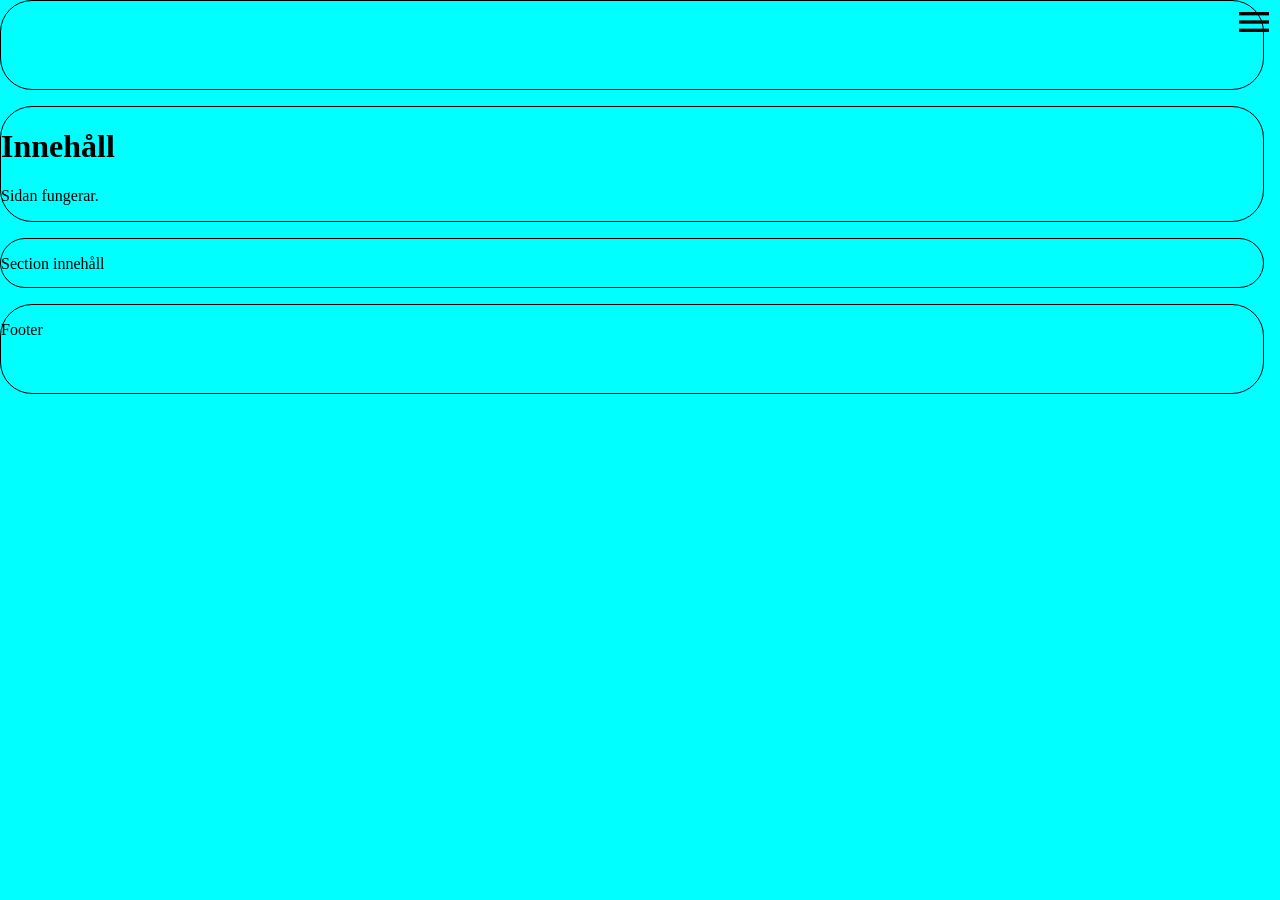
==== index.html @ 6d0363be "more code" ====
<!DOCTYPE html>
<html lang="sv">
<head>
  <meta charset="UTF-8">
  <meta name="viewport" content="width=device-width, initial-scale=1.0">

  <link href="https://fonts.googleapis.com/icon?family=Material+Icons" rel="stylesheet">
  <link rel="stylesheet" href="css/style.css">

  <title>Slut projekt</title>
</head>

<body>

<nav class="menu">
  <ul>
    <li>Hem</li>
    <li>Om</li>
    <li>Kontakt</li>
  </ul>
</nav>

<div class="fade-layer"></div>

<div class="wrapper">

  <header>
    <button class="menu-button" aria-label="Öppna meny">
      <i class="material-icons">menu</i>
    </button>
  </header>

  <main>
    <h1>Innehåll</h1>
    <p>Sidan fungerar.</p>
  </main>

  <section>
    <p>Section innehåll</p>
  </section>

  <aside>
    <p>Aside innehåll</p>
  </aside>

  <footer>
    <p>Footer</p>
  </footer>

</div>

<script src="js/main.js"></script>
</body>
</html>
---- css/style.css ----
:root{
    --border_ph: black;
    --menu_ph: black;
    --border_radius: 2rem;
}

body{
    margin:0;
    background-color: aqua;
}

/* MENU */

.menu{
    height:100vh;
    width:80vw;
    background:var(--menu_ph);
    position:fixed;
    top:0;
    right:-100vw;
    transition:right 0.3s;
    box-shadow:10px 0px 21px -10px rgba(0,0,0,0.75);
    z-index:10;
    background-color: var(--menu_ph);
}

.menu.show{
    right:0;
}

.menu ul{
    color:white;
    list-style:none;
    padding:2rem;
}

/* MENU BUTTON */

.menu-button{
    cursor: pointer;
    display: block;
    background: none;
    border: none;
    position: fixed;
    right: 0;
}

.menu-button i.material-icons{
    font-size:2.5rem;
}

/* OVERLAY */

 .fade-layer{
    position:fixed;
    top:0;
    left:0;
    right:0;
    bottom:0;
    background-color:rgba(0,0,0,0.5);
    display:none;
    z-index:5;
}

.fade-layer.visible{
    display:block;
}

/* GRID LAYOUT */


header{ 
    grid-area:hd;
}
main{ 
    grid-area:mn; 
}
section{ 
    grid-area:sc; 
}
aside{ 
    grid-area:as; 
    display: none;
}
footer{ 
    grid-area:ft; 
}

.wrapper, main, section, aside, footer, header{
    border-radius:var(--border_radius);
    border:1px solid var(--border_ph);
}

.wrapper{
    display:grid;
    width:100vw;
    border-style: solid;
    border: 1rem;
    grid-template-columns: 1fr auto;
    grid-template-rows: 10vh auto 50px 10vh;
    gap: 1rem;
    grid-template-areas: 
    "hd"
    "mn"
    "sc"
    "ft"
    ;
}


/* MOBIL */

/* @media (max-width:600px){

    body{
        background-color:aqua;
    }

    .wrapper{
        grid-template-columns:1fr auto;
        grid-template-rows:10vh auto 50px 10vh;
        grid-template-areas:
        "hd mb"
        "mn mn"
        "sc sc"
        "ft ft";
    }

} */
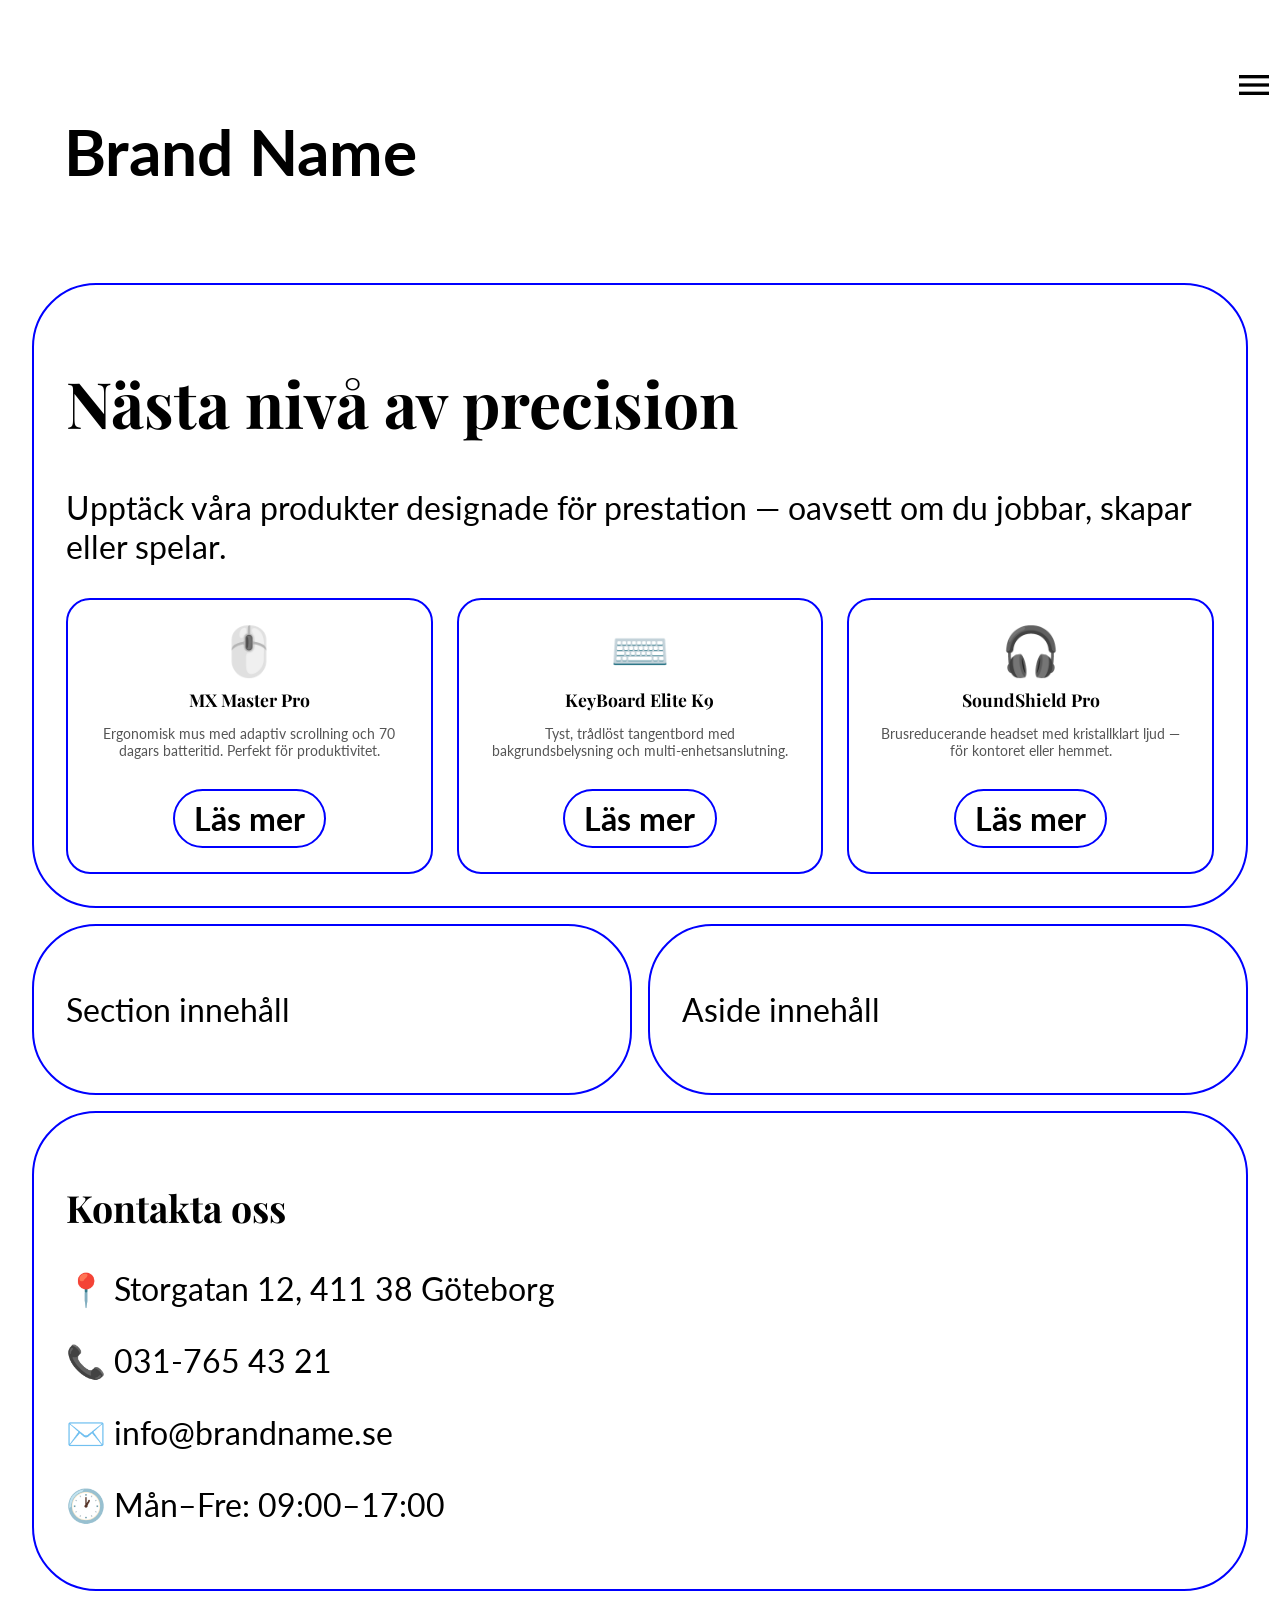
==== commit d042f262: "Further work more adjustments" ====
--- a/index.html
+++ b/index.html
@@ -5,6 +5,7 @@
   <meta name="viewport" content="width=device-width, initial-scale=1.0">
 
   <link href="https://fonts.googleapis.com/icon?family=Material+Icons" rel="stylesheet">
+  <link href="https://fonts.googleapis.com/css2?family=Playfair+Display:wght@400;700&family=Lato:wght@400;700&display=swap" rel="stylesheet">
   <link rel="stylesheet" href="css/style.css">
 
   <title>Slut projekt</title>
@@ -28,11 +29,37 @@
     <button class="menu-button" aria-label="Öppna meny">
       <i class="material-icons">menu</i>
     </button>
+    <h1 class="brand"><a href="index.html" class="no_underline">Brand Name</a></h1>
   </header>
 
   <main>
-    <h1>Innehåll</h1>
-    <p>Sidan fungerar.</p>
+    <h1>Nästa nivå av precision</h1>
+    <p>Upptäck våra produkter designade för prestation — oavsett om du jobbar, skapar eller spelar.</p>
+
+    <div class="product-grid">
+
+      <div class="product-card">
+        <div class="product-img">🖱️</div>
+        <h2>MX Master Pro</h2>
+        <p>Ergonomisk mus med adaptiv scrollning och 70 dagars batteritid. Perfekt för produktivitet.</p>
+        <a href="products.html" class="btn">Läs mer</a>
+      </div>
+
+      <div class="product-card">
+        <div class="product-img">⌨️</div>
+        <h2>KeyBoard Elite K9</h2>
+        <p>Tyst, trådlöst tangentbord med bakgrundsbelysning och multi-enhetsanslutning.</p>
+        <a href="products.html" class="btn">Läs mer</a>
+      </div>
+
+      <div class="product-card">
+        <div class="product-img">🎧</div>
+        <h2>SoundShield Pro</h2>
+        <p>Brusreducerande headset med kristallklart ljud — för kontoret eller hemmet.</p>
+        <a href="products.html" class="btn">Läs mer</a>
+      </div>
+
+    </div>
   </main>
 
   <section>
@@ -44,7 +71,11 @@
   </aside>
 
   <footer>
-    <p>Footer</p>
+    <h3>Kontakta oss</h3>
+    <p>📍 Storgatan 12, 411 38 Göteborg</p>
+    <p>📞 <a href="tel:+46317654321" class="no_underline">031-765 43 21</a></p>
+    <p>✉️ <a href="mailto:info@brandname.se" class="no_underline">info@brandname.se</a></p>
+    <p>🕐 Mån–Fre: 09:00–17:00</p>
   </footer>
 
 </div>
--- a/css/style.css
+++ b/css/style.css
@@ -1,37 +1,101 @@
 :root{
-    --border_ph: black;
+    --border_ph: blue;
     --menu_ph: black;
-    --border_radius: 2rem;
+    --border_radius: 4rem;
+    --border_thickness: 2px;
+    --padding: 2rem;
+}
+
+/* TYPOGRAPHY */
+
+h1, h2, h3, h4, h5, h6 {
+    font-family: 'Playfair Display', serif;
+}
+
+p, a, li, span {
+    font-family: 'Lato', sans-serif;
 }
 
 body{
-    margin:0;
-    background-color: aqua;
+    margin: 0;
+    background-image: url(../img/background.jpg);
+    background-size: cover;
+    background-position: center;
+    background-repeat: no-repeat;
+    background-attachment: fixed;
+}
+
+/* PRODUCT GRID */
+
+.product-grid {
+    display: grid;
+    grid-template-columns: repeat(auto-fit, minmax(200px, 1fr));
+    gap: 1.5rem;
+    margin-top: 1.5rem;
+}
+
+.product-card {
+    border: var(--border_thickness) solid var(--border_ph);
+    border-radius: 1.5rem;
+    padding: 1.5rem;
+    text-align: center;
+}
+
+.product-img {
+    font-size: 3rem;
+    margin-bottom: 0.5rem;
+}
+
+.product-card h2 {
+    margin: 0.5rem 0;
+    font-size: 1.1rem;
+}
+
+.product-card p {
+    font-size: 0.9rem;
+    color: #555;
+}
+
+.btn {
+    display: inline-block;
+    margin-top: 1rem;
+    padding: 0.5rem 1.2rem;
+    border: var(--border_thickness) solid var(--border_ph);
+    border-radius: 2rem;
+    text-decoration: none;
+    color: black;
+    font-weight: bold;
+    transition: background 0.2s, color 0.2s;
+}
+
+.btn:hover {
+    background: var(--border_ph);
+    color: white;
 }
 
 /* MENU */
 
 .menu{
-    height:100vh;
-    width:80vw;
-    background:var(--menu_ph);
-    position:fixed;
-    top:0;
-    right:-100vw;
-    transition:right 0.3s;
-    box-shadow:10px 0px 21px -10px rgba(0,0,0,0.75);
-    z-index:10;
+    height: 100vh;
+    width: 80vw;
+    background: var(--menu_ph);
+    position: fixed;
+    top: 0;
+    right: -100vw;
+    transition: right 0.3s;
+    box-shadow: 10px 0px 21px -10px rgba(0,0,0,0.75);
+    z-index: 10;
     background-color: var(--menu_ph);
 }
 
 .menu.show{
-    right:0;
+    right: 0;
 }
 
 .menu ul{
-    color:white;
-    list-style:none;
-    padding:2rem;
+    color: white;
+    list-style: none;
+    padding: 2rem;
 }
 
 /* MENU BUTTON */
@@ -46,84 +110,99 @@
 }
 
 .menu-button i.material-icons{
-    font-size:2.5rem;
+    font-size: 2.5rem;
 }
 
 /* OVERLAY */
 
- .fade-layer{
-    position:fixed;
-    top:0;
-    left:0;
-    right:0;
-    bottom:0;
-    background-color:rgba(0,0,0,0.5);
-    display:none;
-    z-index:5;
+.fade-layer{
+    position: fixed;
+    top: 0;
+    left: 0;
+    right: 0;
+    bottom: 0;
+    background-color: rgba(0,0,0,0.5);
+    display: none;
+    z-index: 5;
 }
 
 .fade-layer.visible{
-    display:block;
+    display: block;
 }
 
 /* GRID LAYOUT */
 
-
 header{ 
-    grid-area:hd;
+    grid-area: hd;
+    padding: var(--padding)
 }
 main{ 
-    grid-area:mn; 
+    grid-area: mn; 
 }
 section{ 
-    grid-area:sc; 
+    grid-area: sc; 
 }
 aside{ 
-    grid-area:as; 
-    display: none;
+    grid-area: as;
 }
 footer{ 
-    grid-area:ft; 
-}
-
-.wrapper, main, section, aside, footer, header{
-    border-radius:var(--border_radius);
-    border:1px solid var(--border_ph);
+    grid-area: ft; 
+}
+
+main, section, aside, footer{
+    border-radius: var(--border_radius);
+    border: var(--border_thickness) solid var(--border_ph);
+    padding: var(--padding);
 }
 
 .wrapper{
-    display:grid;
-    width:100vw;
-    border-style: solid;
-    border: 1rem;
-    grid-template-columns: 1fr auto;
-    grid-template-rows: 10vh auto 50px 10vh;
+    display: grid;
+    width: 100vw;
+    box-sizing: border-box;
+    padding: var(--padding);
+    grid-template-columns: 1fr;
+    grid-template-rows: auto auto auto auto;
     gap: 1rem;
     grid-template-areas: 
-    "hd"
-    "mn"
-    "sc"
-    "ft"
+        "hd"
+        "mn"
+        "sc"
+        "ft"
     ;
 }
 
-
-/* MOBIL */
-
-/* @media (max-width:600px){
-
-    body{
-        background-color:aqua;
+aside{
+    display: none;
+}
+
+.brand {
+    font-size: 3rem
+}
+
+/* DESKTOP */
+@media (min-width: 768px) {
+    .wrapper{
+        font-size: 2rem;
+        grid-template-columns: 1fr 1fr;
+        grid-template-rows: auto auto auto auto;
+        grid-template-areas:
+            "hd hd"
+            "mn mn"
+            "sc as"
+            "ft ft"
+        ;
     }
 
-    .wrapper{
-        grid-template-columns:1fr auto;
-        grid-template-rows:10vh auto 50px 10vh;
-        grid-template-areas:
-        "hd mb"
-        "mn mn"
-        "sc sc"
-        "ft ft";
+    aside{
+        display: block;
     }
 
-} */+    .brand {
+        font-size: 4rem
+    }
+}
+
+.no_underline{
+    text-decoration: none;
+    color: black;
+}
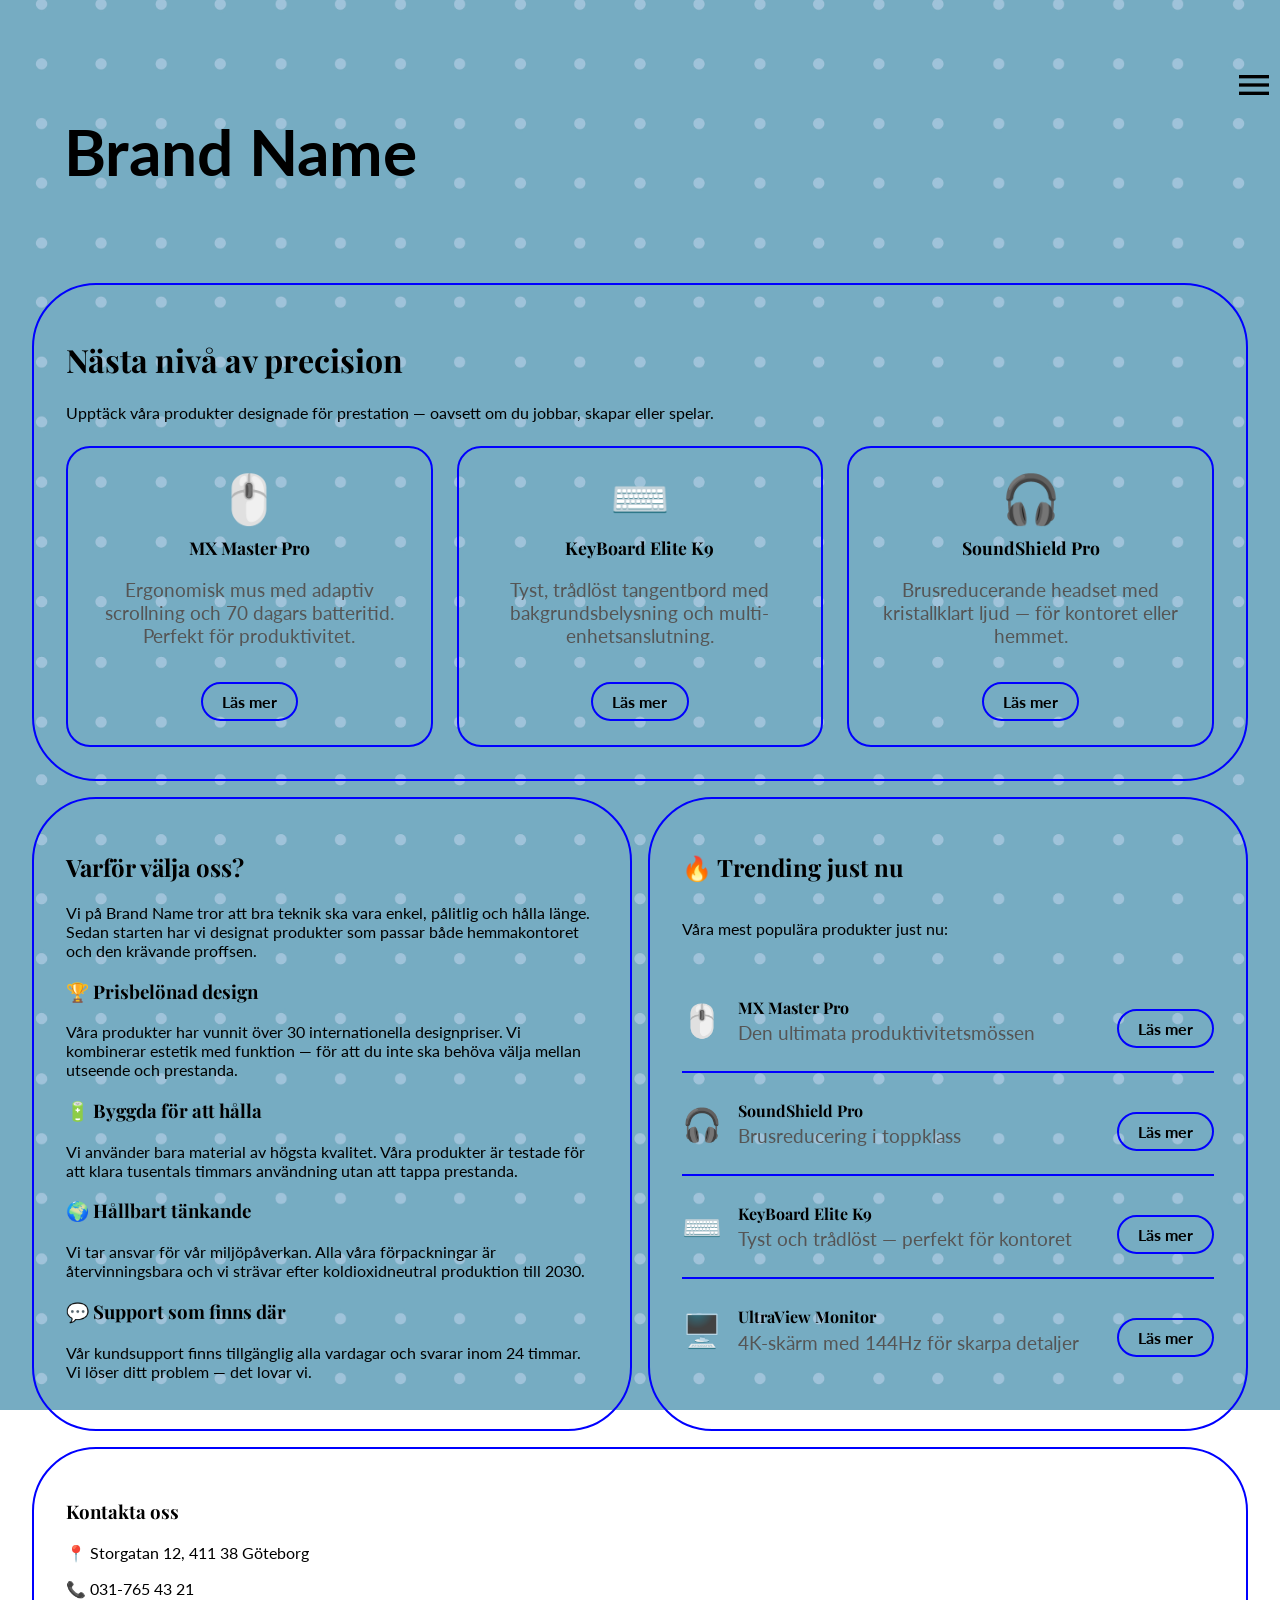
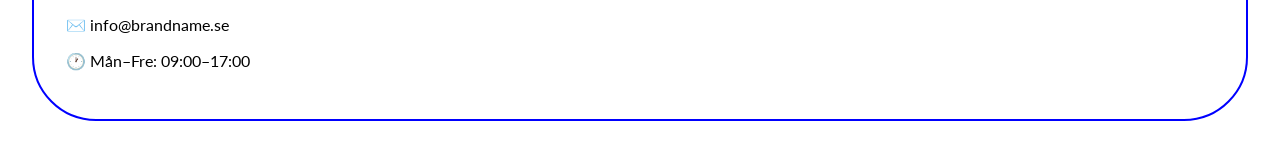
==== commit 89ee225e: "adjustments added some thingys" ====
--- a/index.html
+++ b/index.html
@@ -15,9 +15,9 @@
 
 <nav class="menu">
   <ul>
-    <li>Hem</li>
-    <li>Om</li>
-    <li>Kontakt</li>
+    <li><a href="index.html" class="no_underline_white">Hem</a></li>
+    <li><a href="om.html" class="no_underline_white">Om</a></li>
+    <li><a href="products.html" class="no_underline_white">Produkter</a></li>
   </ul>
 </nav>
 
@@ -62,13 +62,62 @@
     </div>
   </main>
 
-  <section>
-    <p>Section innehåll</p>
-  </section>
+<section>
+    <h2>Varför välja oss?</h2>
+    <p>Vi på Brand Name tror att bra teknik ska vara enkel, pålitlig och hålla länge. Sedan starten har vi designat produkter som passar både hemmakontoret och den krävande proffsen.</p>
 
-  <aside>
-    <p>Aside innehåll</p>
-  </aside>
+    <h3>🏆 Prisbelönad design</h3>
+    <p>Våra produkter har vunnit över 30 internationella designpriser. Vi kombinerar estetik med funktion — för att du inte ska behöva välja mellan utseende och prestanda.</p>
+
+    <h3>🔋 Byggda för att hålla</h3>
+    <p>Vi använder bara material av högsta kvalitet. Våra produkter är testade för att klara tusentals timmars användning utan att tappa prestanda.</p>
+
+    <h3>🌍 Hållbart tänkande</h3>
+    <p>Vi tar ansvar för vår miljöpåverkan. Alla våra förpackningar är återvinningsbara och vi strävar efter koldioxidneutral produktion till 2030.</p>
+
+    <h3>💬 Support som finns där</h3>
+    <p>Vår kundsupport finns tillgänglig alla vardagar och svarar inom 24 timmar. Vi löser ditt problem — det lovar vi.</p>
+</section>
+
+<aside>
+    <h2>🔥 Trending just nu</h2>
+    <p>Våra mest populära produkter just nu:</p>
+
+    <ul class="trending-list">
+        <li>
+            <span class="trending-icon">🖱️</span>
+            <div>
+                <strong>MX Master Pro</strong>
+                <p>Den ultimata produktivitetsmössen</p>
+            </div>
+            <a href="products.html" class="btn">Läs mer</a>
+        </li>
+        <li>
+            <span class="trending-icon">🎧</span>
+            <div>
+                <strong>SoundShield Pro</strong>
+                <p>Brusreducering i toppklass</p>
+            </div>
+            <a href="products.html" class="btn">Läs mer</a>
+        </li>
+        <li>
+            <span class="trending-icon">⌨️</span>
+            <div>
+                <strong>KeyBoard Elite K9</strong>
+                <p>Tyst och trådlöst — perfekt för kontoret</p>
+            </div>
+            <a href="products.html" class="btn">Läs mer</a>
+        </li>
+        <li>
+            <span class="trending-icon">🖥️</span>
+            <div>
+                <strong>UltraView Monitor</strong>
+                <p>4K-skärm med 144Hz för skarpa detaljer</p>
+            </div>
+            <a href="products.html" class="btn">Läs mer</a>
+        </li>
+    </ul>
+</aside>
 
   <footer>
     <h3>Kontakta oss</h3>
--- a/css/style.css
+++ b/css/style.css
@@ -1,24 +1,42 @@
 :root{
-    --border_ph: blue;
-    --menu_ph: black;
+    --color_border: blue;
+    --color_menu: black;
+    --color_text_muted: #555;
+    --color_overlay: rgba(0,0,0,0.5);
+    --color_shadow: rgba(0,0,0,0.75);
+
+    --font_serif: 'Playfair Display', serif;
+    --font_sans: 'Lato', sans-serif;
+    --font_size_sm: 0.85rem;
+    --font_size_md: 1rem;
+    --font_size_lg: 1.2rem;
+    --font_size_brand_mobile: 3rem;
+    --font_size_brand_desktop: 4rem;
+    --font_size_icon: 2rem;
+    --font_size_icon_lg: 3rem;
+
     --border_radius: 4rem;
+    --border_radius_card: 1.5rem;
+    --border_radius_btn: 2rem;
     --border_thickness: 2px;
     --padding: 2rem;
-}
-
-/* TYPOGRAPHY */
+    --padding_sm: 1.5rem;
+    --gap: 1rem;
+    --gap_lg: 1.5rem;
+}
+
 
 h1, h2, h3, h4, h5, h6 {
-    font-family: 'Playfair Display', serif;
+    font-family: var(--font_serif);
 }
 
 p, a, li, span {
-    font-family: 'Lato', sans-serif;
+    font-family: var(--font_sans);
 }
 
 body{
     margin: 0;
-    background-image: url(../img/background.jpg);
+    background-image: url(../img/blank-blue-notepaper-design-vector/v602-nunoon-06-rippednotes.jpg);
     background-size: cover;
     background-position: center;
     background-repeat: no-repeat;
@@ -30,19 +48,19 @@
 .product-grid {
     display: grid;
     grid-template-columns: repeat(auto-fit, minmax(200px, 1fr));
-    gap: 1.5rem;
-    margin-top: 1.5rem;
+    gap: var(--gap_lg);
+    margin-top: var(--gap_lg);
 }
 
 .product-card {
-    border: var(--border_thickness) solid var(--border_ph);
-    border-radius: 1.5rem;
-    padding: 1.5rem;
+    border: var(--border_thickness) solid var(--color_border);
+    border-radius: var(--border_radius_card);
+    padding: var(--padding_sm);
     text-align: center;
 }
 
 .product-img {
-    font-size: 3rem;
+    font-size: var(--font_size_icon_lg);
     margin-bottom: 0.5rem;
 }
 
@@ -52,16 +70,16 @@
 }
 
 .product-card p {
-    font-size: 0.9rem;
-    color: #555;
+    font-size: var(--font_size_md);
+    color: var(--color_text_muted);
 }
 
 .btn {
     display: inline-block;
-    margin-top: 1rem;
+    margin-top: var(--gap);
     padding: 0.5rem 1.2rem;
-    border: var(--border_thickness) solid var(--border_ph);
-    border-radius: 2rem;
+    border: var(--border_thickness) solid var(--color_border);
+    border-radius: var(--border_radius_btn);
     text-decoration: none;
     color: black;
     font-weight: bold;
@@ -69,7 +87,7 @@
 }
 
 .btn:hover {
-    background: var(--border_ph);
+    background: var(--color_border);
     color: white;
 }
 
@@ -78,14 +96,13 @@
 .menu{
     height: 100vh;
     width: 80vw;
-    background: var(--menu_ph);
     position: fixed;
     top: 0;
     right: -100vw;
     transition: right 0.3s;
-    box-shadow: 10px 0px 21px -10px rgba(0,0,0,0.75);
+    box-shadow: 10px 0px 21px -10px var(--color_shadow);
     z-index: 10;
-    background-color: var(--menu_ph);
+    background-color: var(--color_menu);
 }
 
 .menu.show{
@@ -95,7 +112,7 @@
 .menu ul{
     color: white;
     list-style: none;
-    padding: 2rem;
+    padding: var(--padding);
 }
 
 /* MENU BUTTON */
@@ -121,7 +138,7 @@
     left: 0;
     right: 0;
     bottom: 0;
-    background-color: rgba(0,0,0,0.5);
+    background-color: var(--color_overlay);
     display: none;
     z-index: 5;
 }
@@ -130,11 +147,9 @@
     display: block;
 }
 
-/* GRID LAYOUT */
-
 header{ 
     grid-area: hd;
-    padding: var(--padding)
+    padding: var(--padding);
 }
 main{ 
     grid-area: mn; 
@@ -151,7 +166,7 @@
 
 main, section, aside, footer{
     border-radius: var(--border_radius);
-    border: var(--border_thickness) solid var(--border_ph);
+    border: var(--border_thickness) solid var(--color_border);
     padding: var(--padding);
 }
 
@@ -162,7 +177,7 @@
     padding: var(--padding);
     grid-template-columns: 1fr;
     grid-template-rows: auto auto auto auto;
-    gap: 1rem;
+    gap: var(--gap);
     grid-template-areas: 
         "hd"
         "mn"
@@ -176,13 +191,12 @@
 }
 
 .brand {
-    font-size: 3rem
-}
-
-/* DESKTOP */
+    font-size: var(--font_size_brand_mobile);
+}
+
+
 @media (min-width: 768px) {
     .wrapper{
-        font-size: 2rem;
         grid-template-columns: 1fr 1fr;
         grid-template-rows: auto auto auto auto;
         grid-template-areas:
@@ -193,16 +207,232 @@
         ;
     }
 
-    aside{
+    .product-card p {
+        font-size: var(--font_size_lg);
+    }
+
+    aside {
+        display: flex;
+        flex-direction: column;
+    }
+
+    .trending-list {
+        list-style: none;
+        padding: 0;
+        margin-top: var(--gap);
+        display: flex;
+        flex-direction: column;
+        justify-content: space-between;
+        flex-grow: 1;
+        gap: 0;
+    }
+
+    .trending-list li {
+        display: flex;
+        align-items: center;
+        gap: var(--gap);
+        border-bottom: var(--border_thickness) solid var(--color_border);
+        padding: var(--gap) 0;
+        flex: 1;
+    }
+
+    .trending-list li:last-child {
+        border-bottom: none;
+    }
+
+    .trending-icon {
+        font-size: var(--font_size_icon);
+    }
+
+    .trending-list .btn {
+        margin-left: auto;
+        white-space: nowrap;
+    }
+
+    .trending-list strong {
+        font-family: var(--font_serif);
         display: block;
+        margin-bottom: 0.2rem;
+    }
+
+    .trending-list p {
+        margin: 0;
+        font-size: var(--font_size_lg);
+        color: var(--color_text_muted);
     }
 
     .brand {
-        font-size: 4rem
+        font-size: var(--font_size_brand_desktop);
+    }
+}
+    /* PRODUCTS */
+
+
+.wrapper-products {
+    display: grid;
+    width: 100vw;
+    box-sizing: border-box;
+    padding: var(--padding);
+    gap: var(--gap);
+    grid-template-columns: 1fr;
+    grid-template-rows: auto auto auto;
+    grid-template-areas:
+        "hd"
+        "articles"
+        "ft"
+    ;
+}
+
+.wrapper-products header {
+    grid-area: hd;
+}
+
+.wrapper-products footer {
+    grid-area: ft;
+    border-radius: var(--border_radius);
+    border: var(--border_thickness) solid var(--color_border);
+    padding: var(--padding);
+}
+
+.wrapper-om main .btn {
+    display: block;
+    text-align: center;
+    margin-top: var(--gap);
+    width: fit-content;
+    margin-left: auto;
+    margin-right: auto;
+}
+
+.articles-container {
+    grid-area: articles;
+    display: flex;
+    flex-direction: column;
+    gap: var(--gap);
+}
+
+.product-nav {
+    display: none;
+}
+
+article {
+    border-radius: var(--border_radius);
+    border: var(--border_thickness) solid var(--color_border);
+    padding: var(--padding);
+    display: flex;
+    flex-direction: column;
+    gap: 0.5rem;
+}
+
+article h2 {
+    margin: 0;
+}
+
+article p {
+    color: var(--color_text_muted);
+    margin: 0;
+}
+
+article .product-meta {
+    display: flex;
+    align-items: center;
+    justify-content: space-between;
+    margin-top: 0.5rem;
+}
+
+article .product-price {
+    font-family: var(--font_serif);
+    font-size: 1.5rem;
+    font-weight: bold;
+}
+
+article .product-emoji {
+    font-size: var(--font_size_icon_lg);
+}
+
+/* PRODUCTS DESKTOP */
+
+@media (min-width: 768px) {
+    .wrapper-products {
+        grid-template-columns: 1fr;
+        grid-template-rows: auto auto auto;
+        grid-template-areas:
+            "hd"
+            "articles"
+            "ft"
+        ;
+    }
+
+    .articles-container {
+        flex-direction: row;
+    }
+
+    article {
+        flex: 1;
+    }
+}
+    /*  OM   */
+
+.wrapper-om {
+    display: grid;
+    width: 100vw;
+    box-sizing: border-box;
+    padding: var(--padding);
+    gap: var(--gap);
+    grid-template-columns: 1fr;
+    grid-template-rows: auto auto auto auto;
+    grid-template-areas:
+        "hd"
+        "mn"
+        "ft"
+        "cta"
+    ;
+}
+
+.wrapper-om header {
+    grid-area: hd;
+    padding: var(--padding);
+}
+
+.wrapper-om main {
+    grid-area: mn;
+    border-radius: var(--border_radius);
+    border: var(--border_thickness) solid var(--color_border);
+    padding: var(--padding);
+}
+
+.wrapper-om footer {
+    grid-area: ft;
+    border-radius: var(--border_radius);
+    border: var(--border_thickness) solid var(--color_border);
+    padding: var(--padding);
+}
+
+/* OM DESKTOP */
+
+@media (min-width: 768px) {
+    .wrapper-om {
+        grid-template-columns: 1fr;
+        grid-template-rows: auto auto auto auto;
+        grid-template-areas:
+            "hd"
+            "mn"
+            "ft"
+            "cta"
+        ;
+    }
+
+    .wrapper-om footer {
+        width: 100%;
+        align-self: stretch;
     }
 }
 
 .no_underline{
     text-decoration: none;
     color: black;
+}
+
+.no_underline_white{
+    text-decoration: none;
+    color: white;
 }
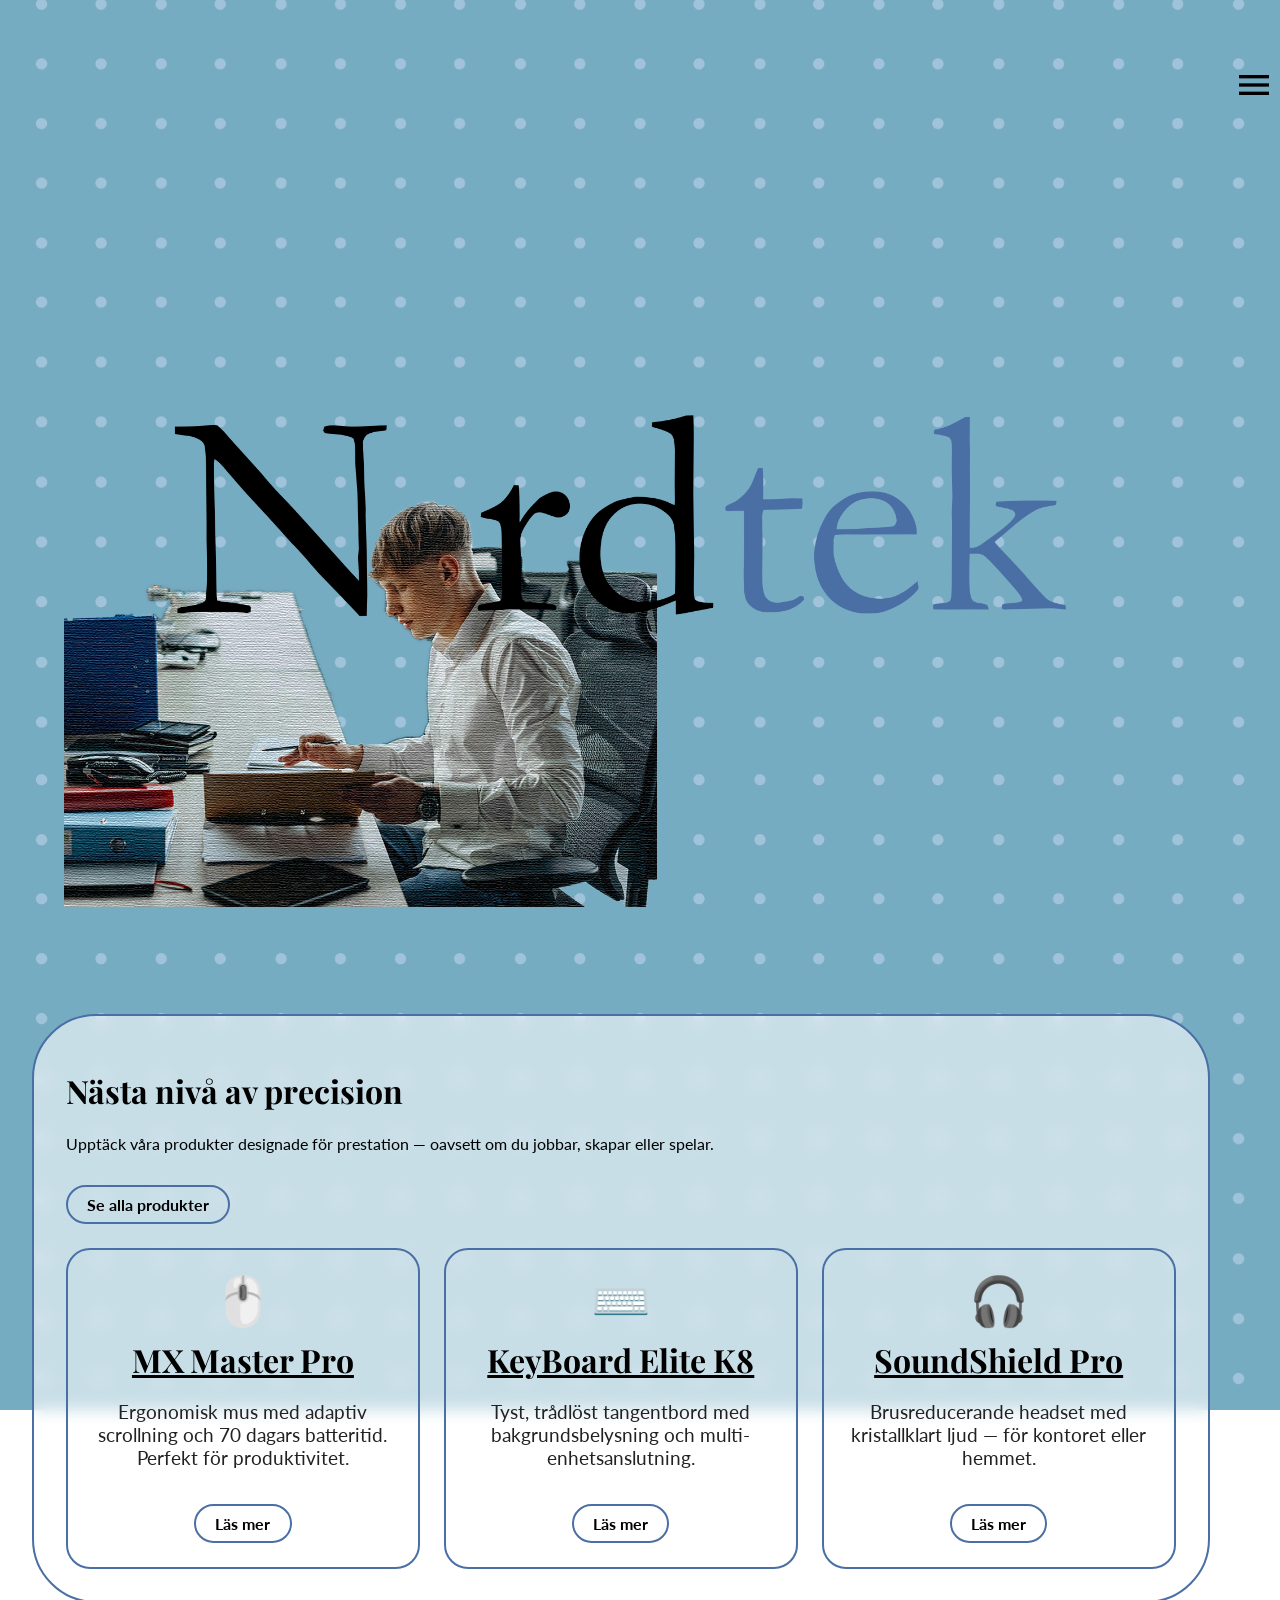
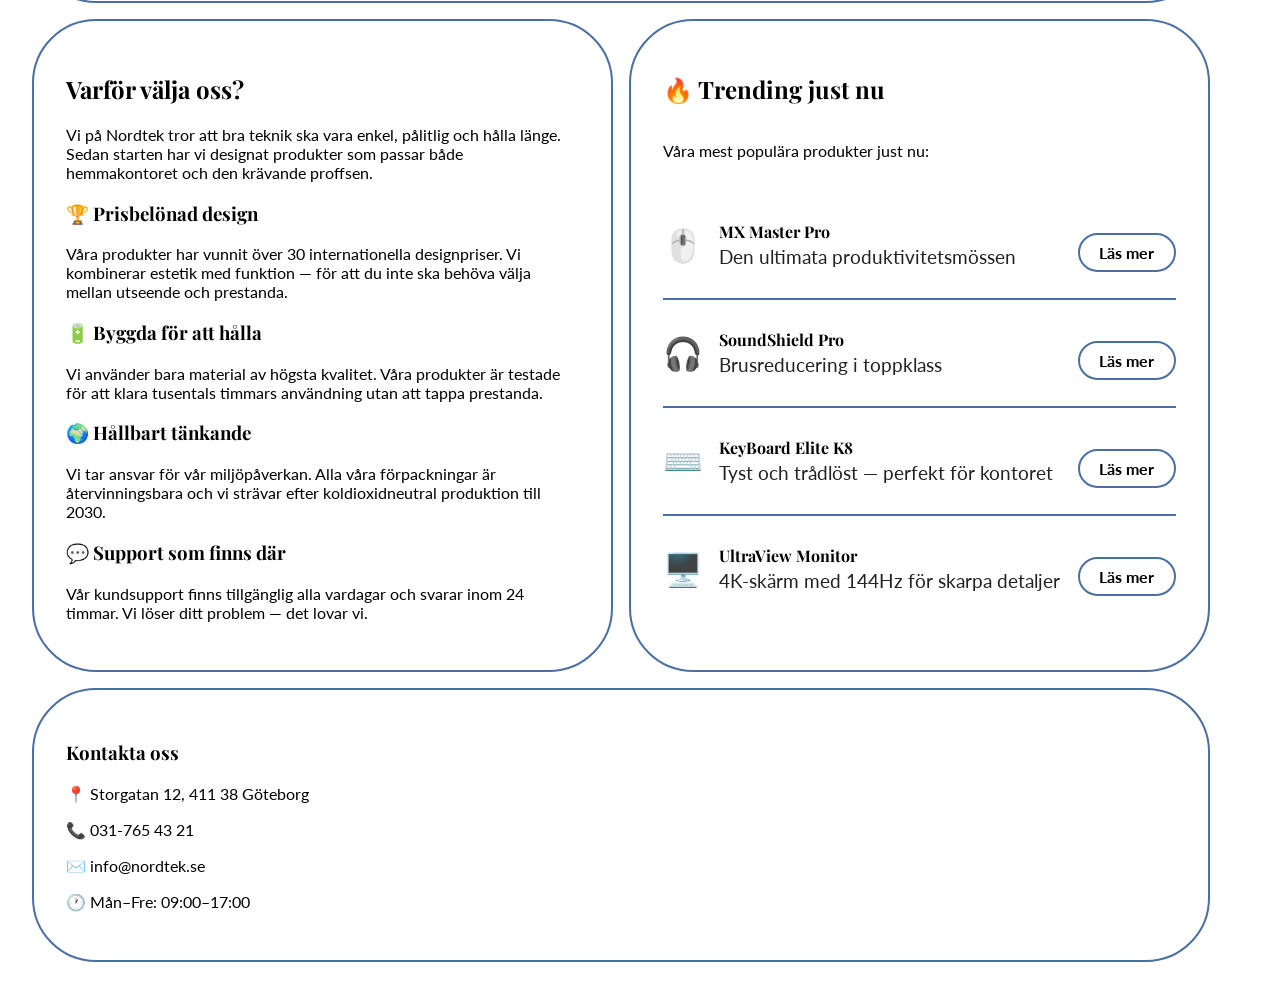
==== commit d3b95d84: "Inlämmning inlämmningsklar kod" ====
--- a/index.html
+++ b/index.html
@@ -3,58 +3,57 @@
 <head>
   <meta charset="UTF-8">
   <meta name="viewport" content="width=device-width, initial-scale=1.0">
-
   <link href="https://fonts.googleapis.com/icon?family=Material+Icons" rel="stylesheet">
   <link href="https://fonts.googleapis.com/css2?family=Playfair+Display:wght@400;700&family=Lato:wght@400;700&display=swap" rel="stylesheet">
   <link rel="stylesheet" href="css/style.css">
-
-  <title>Slut projekt</title>
+  <title>Nordtek</title>
 </head>
-
 <body>
 
 <nav class="menu">
   <ul>
-    <li><a href="index.html" class="no_underline_white">Hem</a></li>
-    <li><a href="om.html" class="no_underline_white">Om</a></li>
-    <li><a href="products.html" class="no_underline_white">Produkter</a></li>
+    <li><a href="index.html" class="no_underline">Hem</a></li>
+    <li><a href="om.html" class="no_underline">Om</a></li>
+    <li><a href="products.html" class="no_underline">Produkter</a></li>
+    <li><a href="feedback.html" class="no_underline">Feedback</a></li>
   </ul>
 </nav>
 
-<div class="fade-layer"></div>
+<div class="fade_layer"></div>
 
 <div class="wrapper">
 
   <header>
-    <button class="menu-button" aria-label="Öppna meny">
+    <button class="menu_button" aria-label="Öppna meny">
       <i class="material-icons">menu</i>
     </button>
-    <h1 class="brand"><a href="index.html" class="no_underline">Brand Name</a></h1>
+    <h1 class="brand"><a href="index.html" class="no_underline"><img src="img/Nordtek.png" alt="Nordtek logga"></a></h1>
   </header>
 
   <main>
     <h1>Nästa nivå av precision</h1>
     <p>Upptäck våra produkter designade för prestation — oavsett om du jobbar, skapar eller spelar.</p>
+    <a href="products.html" class="btn">Se alla produkter</a>
 
-    <div class="product-grid">
+    <div class="product_grid">
 
-      <div class="product-card">
-        <div class="product-img">🖱️</div>
-        <h2>MX Master Pro</h2>
+      <div class="product_card">
+        <div class="product_img">🖱️</div>
+        <a href="products.html" class="no_underline"><h2>MX Master Pro</h2></a>
         <p>Ergonomisk mus med adaptiv scrollning och 70 dagars batteritid. Perfekt för produktivitet.</p>
         <a href="products.html" class="btn">Läs mer</a>
       </div>
 
-      <div class="product-card">
-        <div class="product-img">⌨️</div>
-        <h2>KeyBoard Elite K9</h2>
+      <div class="product_card">
+        <div class="product_img">⌨️</div>
+        <a href="products.html" class="no_underline"><h2>KeyBoard Elite K8</h2></a>
         <p>Tyst, trådlöst tangentbord med bakgrundsbelysning och multi-enhetsanslutning.</p>
         <a href="products.html" class="btn">Läs mer</a>
       </div>
 
-      <div class="product-card">
-        <div class="product-img">🎧</div>
-        <h2>SoundShield Pro</h2>
+      <div class="product_card">
+        <div class="product_img">🎧</div>
+        <a href="products.html" class="no_underline"><h2>SoundShield Pro</h2></a>
         <p>Brusreducerande headset med kristallklart ljud — för kontoret eller hemmet.</p>
         <a href="products.html" class="btn">Läs mer</a>
       </div>
@@ -62,9 +61,9 @@
     </div>
   </main>
 
-<section>
+  <section>
     <h2>Varför välja oss?</h2>
-    <p>Vi på Brand Name tror att bra teknik ska vara enkel, pålitlig och hålla länge. Sedan starten har vi designat produkter som passar både hemmakontoret och den krävande proffsen.</p>
+    <p>Vi på Nordtek tror att bra teknik ska vara enkel, pålitlig och hålla länge. Sedan starten har vi designat produkter som passar både hemmakontoret och den krävande proffsen.</p>
 
     <h3>🏆 Prisbelönad design</h3>
     <p>Våra produkter har vunnit över 30 internationella designpriser. Vi kombinerar estetik med funktion — för att du inte ska behöva välja mellan utseende och prestanda.</p>
@@ -77,53 +76,53 @@
 
     <h3>💬 Support som finns där</h3>
     <p>Vår kundsupport finns tillgänglig alla vardagar och svarar inom 24 timmar. Vi löser ditt problem — det lovar vi.</p>
-</section>
+  </section>
 
-<aside>
+  <aside>
     <h2>🔥 Trending just nu</h2>
     <p>Våra mest populära produkter just nu:</p>
 
-    <ul class="trending-list">
-        <li>
-            <span class="trending-icon">🖱️</span>
-            <div>
-                <strong>MX Master Pro</strong>
-                <p>Den ultimata produktivitetsmössen</p>
-            </div>
-            <a href="products.html" class="btn">Läs mer</a>
-        </li>
-        <li>
-            <span class="trending-icon">🎧</span>
-            <div>
-                <strong>SoundShield Pro</strong>
-                <p>Brusreducering i toppklass</p>
-            </div>
-            <a href="products.html" class="btn">Läs mer</a>
-        </li>
-        <li>
-            <span class="trending-icon">⌨️</span>
-            <div>
-                <strong>KeyBoard Elite K9</strong>
-                <p>Tyst och trådlöst — perfekt för kontoret</p>
-            </div>
-            <a href="products.html" class="btn">Läs mer</a>
-        </li>
-        <li>
-            <span class="trending-icon">🖥️</span>
-            <div>
-                <strong>UltraView Monitor</strong>
-                <p>4K-skärm med 144Hz för skarpa detaljer</p>
-            </div>
-            <a href="products.html" class="btn">Läs mer</a>
-        </li>
+    <ul class="trending_list">
+      <li>
+        <span class="trending_icon">🖱️</span>
+        <div>
+          <strong>MX Master Pro</strong>
+          <p>Den ultimata produktivitetsmössen</p>
+        </div>
+        <a href="products.html" class="btn">Läs mer</a>
+      </li>
+      <li>
+        <span class="trending_icon">🎧</span>
+        <div>
+          <strong>SoundShield Pro</strong>
+          <p>Brusreducering i toppklass</p>
+        </div>
+        <a href="products.html" class="btn">Läs mer</a>
+      </li>
+      <li>
+        <span class="trending_icon">⌨️</span>
+        <div>
+          <strong>KeyBoard Elite K8</strong>
+          <p>Tyst och trådlöst — perfekt för kontoret</p>
+        </div>
+        <a href="products.html" class="btn">Läs mer</a>
+      </li>
+      <li>
+        <span class="trending_icon">🖥️</span>
+        <div>
+          <strong>UltraView Monitor</strong>
+          <p>4K-skärm med 144Hz för skarpa detaljer</p>
+        </div>
+        <a href="products.html" class="btn">Läs mer</a>
+      </li>
     </ul>
-</aside>
+  </aside>
 
   <footer>
     <h3>Kontakta oss</h3>
     <p>📍 Storgatan 12, 411 38 Göteborg</p>
     <p>📞 <a href="tel:+46317654321" class="no_underline">031-765 43 21</a></p>
-    <p>✉️ <a href="mailto:info@brandname.se" class="no_underline">info@brandname.se</a></p>
+    <p>✉️ <a href="mailto:info@nordtek.se" class="no_underline">info@nordtek.se</a></p>
     <p>🕐 Mån–Fre: 09:00–17:00</p>
   </footer>
 
--- a/css/style.css
+++ b/css/style.css
@@ -1,10 +1,12 @@
 :root{
-    --color_border: blue;
-    --color_menu: black;
-    --color_text_muted: #555;
+    /* Färger */
+    --color_border: #4a6fa5;
+    --color_menu: #4a6fa5;
+    --color_text_muted: #222;
     --color_overlay: rgba(0,0,0,0.5);
     --color_shadow: rgba(0,0,0,0.75);
 
+    /* Text/Fonts */
     --font_serif: 'Playfair Display', serif;
     --font_sans: 'Lato', sans-serif;
     --font_size_sm: 0.85rem;
@@ -15,6 +17,7 @@
     --font_size_icon: 2rem;
     --font_size_icon_lg: 3rem;
 
+    /* Layout */
     --border_radius: 4rem;
     --border_radius_card: 1.5rem;
     --border_radius_btn: 2rem;
@@ -25,6 +28,7 @@
     --gap_lg: 1.5rem;
 }
 
+/* Text */
 
 h1, h2, h3, h4, h5, h6 {
     font-family: var(--font_serif);
@@ -34,7 +38,7 @@
     font-family: var(--font_sans);
 }
 
-body{
+body {
     margin: 0;
     background-image: url(../img/blank-blue-notepaper-design-vector/v602-nunoon-06-rippednotes.jpg);
     background-size: cover;
@@ -43,36 +47,51 @@
     background-attachment: fixed;
 }
 
-/* PRODUCT GRID */
-
-.product-grid {
+.brand img {
+    height: 230px;
+    width: auto;
+}
+
+/* Product cards  */
+
+.product_grid {
     display: grid;
     grid-template-columns: repeat(auto-fit, minmax(200px, 1fr));
     gap: var(--gap_lg);
     margin-top: var(--gap_lg);
 }
 
-.product-card {
+.product_card {
     border: var(--border_thickness) solid var(--color_border);
     border-radius: var(--border_radius_card);
     padding: var(--padding_sm);
     text-align: center;
 }
 
-.product-img {
+.product_img {
     font-size: var(--font_size_icon_lg);
     margin-bottom: 0.5rem;
 }
 
-.product-card h2 {
-    margin: 0.5rem 0;
-    font-size: 1.1rem;
-}
-
-.product-card p {
+.product_card h2 {
+    margin: 0.5rem;
+}
+
+.product_card p {
     font-size: var(--font_size_md);
     color: var(--color_text_muted);
 }
+
+.product_card h2, article h2 {
+    font-size: 2rem;
+    text-decoration: underline;
+}
+
+.product_card h2:hover, article h2:hover {
+    font-size: 3rem;
+}
+
+/* Knappar */
 
 .btn {
     display: inline-block;
@@ -91,33 +110,51 @@
     color: white;
 }
 
-/* MENU */
-
-.menu{
+/* Menu */
+
+.menu {
     height: 100vh;
     width: 80vw;
     position: fixed;
     top: 0;
-    right: -100vw;
+    right: -97vw;
     transition: right 0.3s;
     box-shadow: 10px 0px 21px -10px var(--color_shadow);
     z-index: 10;
     background-color: var(--color_menu);
 }
 
-.menu.show{
+.menu.show {
     right: 0;
 }
 
-.menu ul{
+.menu ul {
+    list-style: none;
+}
+
+.menu ul li {
+    margin-bottom: 1rem;
+}
+
+.menu ul li a {
+    font-family: var(--font_serif);
+    font-size: 1.5rem;
+    text-decoration: none;
+    padding: 0.3rem 1rem;
+    border-radius: 2rem;
     color: white;
-    list-style: none;
-    padding: var(--padding);
-}
-
-/* MENU BUTTON */
-
-.menu-button{
+    display: inline-block;
+    transition: background 0.2s, color 0.2s;
+}
+
+.menu ul li a:hover {
+    background: white;
+    color: var(--color_border);
+}
+
+/* Menu button  */
+
+.menu_button {
     cursor: pointer;
     display: block;
     background: none;
@@ -126,13 +163,13 @@
     right: 0;
 }
 
-.menu-button i.material-icons{
+.menu_button i.material-icons {
     font-size: 2.5rem;
 }
 
-/* OVERLAY */
-
-.fade-layer{
+/* Fade layer */
+
+.fade_layer {
     position: fixed;
     top: 0;
     left: 0;
@@ -143,42 +180,44 @@
     z-index: 5;
 }
 
-.fade-layer.visible{
+.fade_layer.visible {
     display: block;
 }
 
-header{ 
+/* Start page */
+
+header {
     grid-area: hd;
     padding: var(--padding);
 }
-main{ 
-    grid-area: mn; 
-}
-section{ 
-    grid-area: sc; 
-}
-aside{ 
+main {
+    grid-area: mn;
+}
+section {
+    grid-area: sc;
+}
+aside {
     grid-area: as;
 }
-footer{ 
-    grid-area: ft; 
-}
-
-main, section, aside, footer{
-    border-radius: var(--border_radius);
-    border: var(--border_thickness) solid var(--color_border);
-    padding: var(--padding);
-}
-
-.wrapper{
+footer {
+    grid-area: ft;
+}
+
+main, section, aside, footer {
+    border-radius: var(--border_radius);
+    border: var(--border_thickness) solid var(--color_border);
+    padding: var(--padding);
+}
+
+.wrapper {
     display: grid;
-    width: 100vw;
+    width: 97vw;
     box-sizing: border-box;
     padding: var(--padding);
     grid-template-columns: 1fr;
     grid-template-rows: auto auto auto auto;
     gap: var(--gap);
-    grid-template-areas: 
+    grid-template-areas:
         "hd"
         "mn"
         "sc"
@@ -186,7 +225,7 @@
     ;
 }
 
-aside{
+aside {
     display: none;
 }
 
@@ -194,9 +233,10 @@
     font-size: var(--font_size_brand_mobile);
 }
 
+/* Desktop */
 
 @media (min-width: 768px) {
-    .wrapper{
+    .wrapper {
         grid-template-columns: 1fr 1fr;
         grid-template-rows: auto auto auto auto;
         grid-template-areas:
@@ -207,7 +247,12 @@
         ;
     }
 
-    .product-card p {
+    .brand img {
+    height: 800px;
+    width: auto;
+}
+
+    .product_card p {
         font-size: var(--font_size_lg);
     }
 
@@ -216,7 +261,7 @@
         flex-direction: column;
     }
 
-    .trending-list {
+    .trending_list {
         list-style: none;
         padding: 0;
         margin-top: var(--gap);
@@ -227,7 +272,7 @@
         gap: 0;
     }
 
-    .trending-list li {
+    .trending_list li {
         display: flex;
         align-items: center;
         gap: var(--gap);
@@ -236,26 +281,26 @@
         flex: 1;
     }
 
-    .trending-list li:last-child {
+    .trending_list li:last-child {
         border-bottom: none;
     }
 
-    .trending-icon {
+    .trending_icon {
         font-size: var(--font_size_icon);
     }
 
-    .trending-list .btn {
+    .trending_list .btn {
         margin-left: auto;
         white-space: nowrap;
     }
 
-    .trending-list strong {
+    .trending_list strong {
         font-family: var(--font_serif);
         display: block;
         margin-bottom: 0.2rem;
     }
 
-    .trending-list p {
+    .trending_list p {
         margin: 0;
         font-size: var(--font_size_lg);
         color: var(--color_text_muted);
@@ -265,12 +310,12 @@
         font-size: var(--font_size_brand_desktop);
     }
 }
-    /* PRODUCTS */
-
-
-.wrapper-products {
+
+/* Products */
+
+.wrapper_products {
     display: grid;
-    width: 100vw;
+    width: 97vw;
     box-sizing: border-box;
     padding: var(--padding);
     gap: var(--gap);
@@ -283,37 +328,24 @@
     ;
 }
 
-.wrapper-products header {
+.wrapper_products header {
     grid-area: hd;
 }
 
-.wrapper-products footer {
+.wrapper_products footer {
     grid-area: ft;
     border-radius: var(--border_radius);
     border: var(--border_thickness) solid var(--color_border);
     padding: var(--padding);
 }
 
-.wrapper-om main .btn {
-    display: block;
-    text-align: center;
-    margin-top: var(--gap);
-    width: fit-content;
-    margin-left: auto;
-    margin-right: auto;
-}
-
-.articles-container {
+.articles_container {
     grid-area: articles;
     display: flex;
     flex-direction: column;
     gap: var(--gap);
 }
 
-.product-nav {
-    display: none;
-}
-
 article {
     border-radius: var(--border_radius);
     border: var(--border_thickness) solid var(--color_border);
@@ -332,27 +364,27 @@
     margin: 0;
 }
 
-article .product-meta {
+article .product_meta {
     display: flex;
     align-items: center;
     justify-content: space-between;
     margin-top: 0.5rem;
 }
 
-article .product-price {
+article .product_price {
     font-family: var(--font_serif);
     font-size: 1.5rem;
     font-weight: bold;
 }
 
-article .product-emoji {
+article .product_emoji {
     font-size: var(--font_size_icon_lg);
 }
 
-/* PRODUCTS DESKTOP */
+/* Products desktop */
 
 @media (min-width: 768px) {
-    .wrapper-products {
+    .wrapper_products {
         grid-template-columns: 1fr;
         grid-template-rows: auto auto auto;
         grid-template-areas:
@@ -362,7 +394,7 @@
         ;
     }
 
-    .articles-container {
+    .articles_container {
         flex-direction: row;
     }
 
@@ -370,69 +402,188 @@
         flex: 1;
     }
 }
-    /*  OM   */
-
-.wrapper-om {
+
+/* Om */
+
+.wrapper_om {
     display: grid;
-    width: 100vw;
+    width: 97vw;
     box-sizing: border-box;
     padding: var(--padding);
     gap: var(--gap);
     grid-template-columns: 1fr;
-    grid-template-rows: auto auto auto auto;
+    grid-template-rows: auto auto auto;
     grid-template-areas:
         "hd"
         "mn"
         "ft"
-        "cta"
     ;
 }
 
-.wrapper-om header {
+.wrapper_om header {
     grid-area: hd;
     padding: var(--padding);
 }
 
-.wrapper-om main {
+.wrapper_om main {
     grid-area: mn;
     border-radius: var(--border_radius);
     border: var(--border_thickness) solid var(--color_border);
     padding: var(--padding);
 }
 
-.wrapper-om footer {
+.wrapper_om footer {
     grid-area: ft;
     border-radius: var(--border_radius);
     border: var(--border_thickness) solid var(--color_border);
     padding: var(--padding);
 }
 
-/* OM DESKTOP */
+.wrapper_om main .btn {
+    display: block;
+    text-align: center;
+    margin-top: var(--gap);
+    width: fit-content;
+    margin-left: auto;
+    margin-right: auto;
+}
+
+/* Feedback */
+
+.wrapper_feedback {
+    display: grid;
+    width: 97vw;
+    box-sizing: border-box;
+    padding: var(--padding);
+    gap: var(--gap);
+    grid-template-columns: 1fr;
+    grid-template-rows: auto auto auto;
+    grid-template-areas:
+        "hd"
+        "mn"
+        "ft"
+    ;
+}
+
+.wrapper_feedback header {
+    grid-area: hd;
+    padding: var(--padding);
+}
+
+.wrapper_feedback footer {
+    grid-area: ft;
+    border-radius: var(--border_radius);
+    border: var(--border_thickness) solid var(--color_border);
+    padding: var(--padding);
+}
+
+.feedback_main {
+    grid-area: mn;
+    border-radius: var(--border_radius);
+    border: var(--border_thickness) solid var(--color_border);
+    padding: var(--padding);
+}
+
+.feedback_form {
+    display: flex;
+    flex-direction: column;
+    gap: var(--gap);
+    margin-top: var(--gap);
+}
+
+.form_group {
+    display: flex;
+    flex-direction: column;
+    gap: 0.4rem;
+}
+
+.form_group label {
+    font-family: var(--font_serif);
+    font-size: 1rem;
+    font-weight: bold;
+}
+
+.form_group input,
+.form_group select,
+.form_group textarea {
+    font-family: var(--font_sans);
+    font-size: 1rem;
+    padding: 0.6rem 1rem;
+    border: var(--border_thickness) solid var(--color_border);
+    border-radius: var(--border_radius_btn);
+    background: transparent;
+    outline: none;
+    transition: border-color 0.2s;
+    width: 100%;
+    box-sizing: border-box;
+}
+
+.form_group input:focus,
+.form_group select:focus,
+.form_group textarea:focus {
+    border-color: var(--color_border);
+    background: rgba(255,255,255,0.4);
+}
+
+.form_group textarea {
+    resize: vertical;
+    border-radius: 1.5rem;
+    min-height: 200px;
+}
+
+.feedback_submit {
+    align-self: center;
+    margin-top: var(--gap);
+    background: transparent;
+    width: 100%;
+}
+
+/* Feedback desktop */
 
 @media (min-width: 768px) {
-    .wrapper-om {
-        grid-template-columns: 1fr;
-        grid-template-rows: auto auto auto auto;
+    .wrapper_feedback {
+        grid-template-columns: 1fr 1fr;
         grid-template-areas:
-            "hd"
-            "mn"
-            "ft"
-            "cta"
+            "hd hd"
+            "mn mn"
+            "ft ft"
         ;
     }
 
-    .wrapper-om footer {
-        width: 100%;
-        align-self: stretch;
-    }
-}
-
-.no_underline{
+    .feedback_form {
+        display: grid;
+        grid-template-columns: 1fr 1fr;
+        grid-template-rows: auto;
+    }
+
+    .form_group:nth-child(4) {
+        grid-column: 1 / -1;
+    }
+
+    .feedback_submit {
+        grid-column: 1 / -1;
+        width: auto;
+    }
+}
+
+/* Bakgrund bubblor */
+
+main, section, aside, footer, article,
+.wrapper_om main, .wrapper_om footer,
+.feedback_main, .wrapper_feedback footer,
+.wrapper_products footer {
+    background-color: rgba(255, 255, 255, 0.6);
+    backdrop-filter: blur(8px);
+}
+
+/* Verktyg/extra klasser */
+
+.no_underline {
     text-decoration: none;
     color: black;
 }
 
-.no_underline_white{
+.no_underline_white {
     text-decoration: none;
     color: white;
 }
